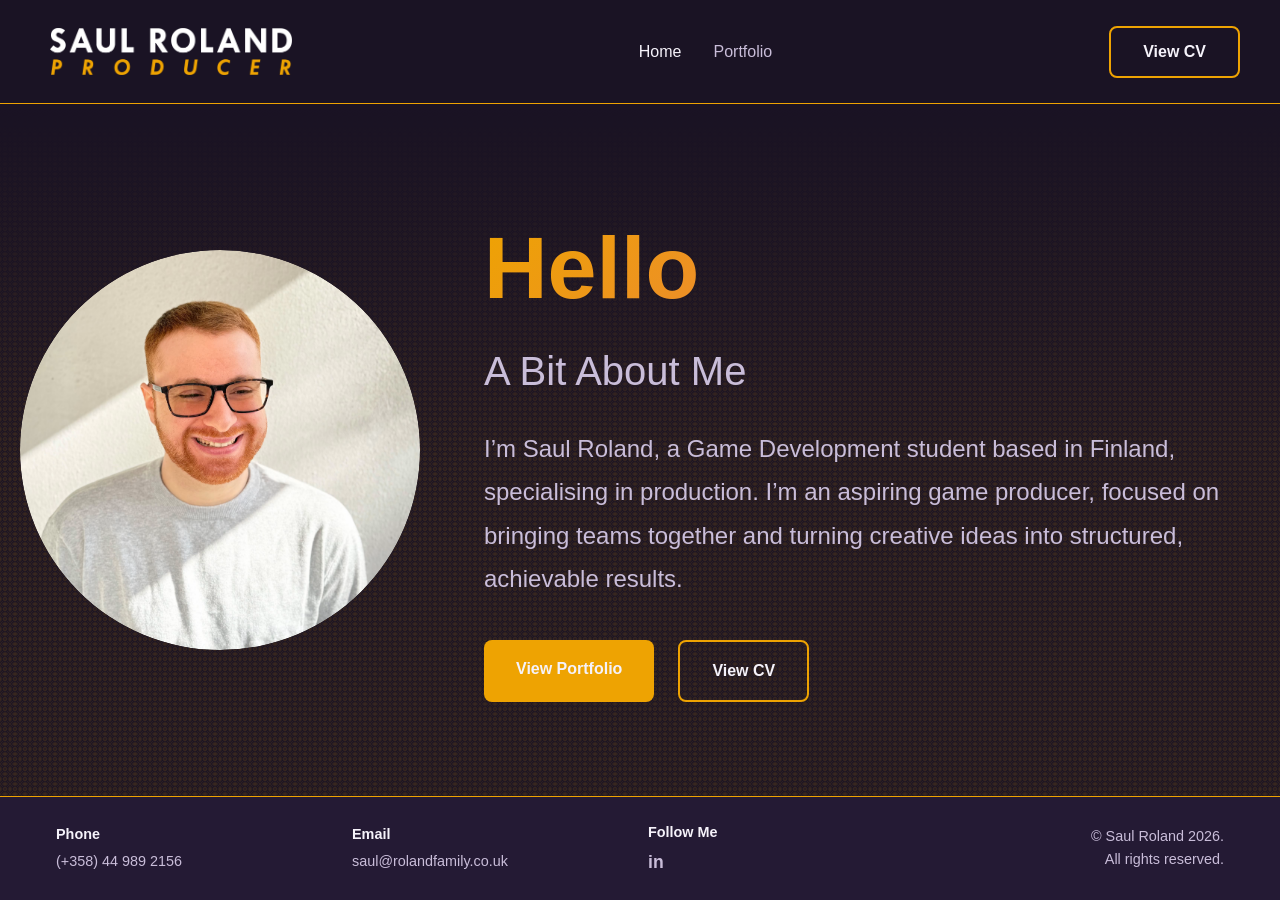
==== index.html @ 112bfc75 "found and fixed mobile menu issue" ====
<!doctype html>
<html lang="en">
  <head>
    <meta charset="UTF-8" />
    <meta name="viewport" content="width=device-width, initial-scale=1.0" />
    <meta
      name="description"
      content="Professional portfolio showcasing work and experience"
    />
    <title>Saul Roland - Producer</title>
    <link rel="icon" href="assets/SR-favicon.svg" type="image/svg+xml" />
    <link rel="stylesheet" href="styles.css" />
  </head>
  <body class="page-home">
    <!-- Header + Hero as one viewport-height section -->
    <div class="viewport-top">
      <!-- ============================================
         HEADER - Edit logo/name and nav links here
         ============================================ -->
      <header>
        <nav>
          <a href="/" class="logo">
            <img
              src="assets/SR%20Logo.png"
              alt="Saul Roland - Production Professional"
              class="logo-img"
            />
          </a>
          <ul class="nav-links">
            <li><a href="/" class="active">Home</a></li>
            <li><a href="/portfolio">Portfolio</a></li>
          </ul>
          <div class="header-actions">
            <a
              href="/CV/Saul_Roland_CV.pdf"
              class="btn btn-header btn-header-cv"
              target="_blank"
              rel="noopener noreferrer"
              >View CV</a
            >
            <!-- <a href="#contact" class="btn btn-header btn-header-contact"
              >Contact Me</a
            > -->
          </div>

          <button
            type="button"
            class="nav-toggle"
            aria-controls="mobileNav"
            aria-expanded="false"
            aria-label="Open menu"
          ></button>
        </nav>

        <div class="mobile-nav-overlay" id="mobileNav" hidden>
          <button type="button" class="nav-close" aria-label="Close menu">
            <span aria-hidden="true">×</span>
          </button>
          <div class="mobile-nav-panel" role="dialog" aria-label="Menu">
            <ul class="mobile-nav-links">
              <li><a href="/" class="active">Home</a></li>
              <li><a href="/portfolio">Portfolio</a></li>
              <li>
                <a
                  href="/CV/Saul_Roland_CV.pdf"
                  class="mobile-nav-cv"
                  target="_blank"
                  rel="noopener noreferrer"
                  >View CV</a
                >
              </li>
            </ul>
          </div>
        </div>
      </header>

      <!-- ============================================
         MAIN CONTENT
         ============================================ -->
      <main>
        <!-- ============================================
             HERO SECTION - Edit name, title, and intro text here
             ============================================ -->
        <section class="hero dot-texture-bg">
          <div class="container">
            <div class="hero-content">
              <!-- ============================================
                         HERO IMAGE - Update image path here
                         ============================================ -->
              <div class="hero-image-wrapper">
                <img
                  src="assets/Saul.avif"
                  alt="Saul Roland"
                  class="hero-image"
                />
              </div>

              <!-- ============================================
                         HERO TEXT CONTENT
                         ============================================ -->
              <div class="hero-text">
                <div class="hero-heading-stack">
                  <h1><span class="hero-heading-accent">Hello</span></h1>
                  <p class="hero-subtitle">A Bit About Me</p>
                </div>
                <p class="hero-description">
                  I’m Saul Roland, a Game Development student based in Finland,
                  specialising in production. I’m an aspiring game producer,
                  focused on bringing teams together and turning creative ideas
                  into structured, achievable results.
                </p>

                <!-- ============================================
                             HERO BUTTONS - Edit button text if needed
                             ============================================ -->
                <div class="hero-buttons">
                  <a href="/portfolio" class="btn btn-primary"
                    >View Portfolio</a
                  >
                  <a
                    href="/CV/Saul_Roland_CV.pdf"
                    class="btn btn-secondary"
                    id="cvButton"
                    target="_blank"
                    >View CV</a
                  >
                </div>
              </div>
            </div>
          </div>
        </section>
      </main>
    </div>

    <!-- <section class="contact-section" id="contact">
      <div class="container">
        <div class="contact-cta" id="contactCta">
          <h2>
            Have projects in mind?<br />Let's work
            <span class="contact-cta-highlight">together</span>
          </h2>
          <p class="contact-cta-tagline">
            I'm Saul Roland, a production professional who works with teams to
            bring creative visions to life.
          </p>
          <button
            type="button"
            class="btn contact-cta-button"
            id="contactRevealBtn"
          >
            Get in touch
          </button>
        </div>
        <div class="contact-form-wrapper" id="contactFormWrapper" hidden>
          <h2>Contact Me</h2>
          <p class="contact-intro">
            If you have any questions or would like to get in touch, please use
            the form below.
          </p>
          <form
            class="contact-form"
            action="https://formspree.io/f/YOUR_FORM_ID"
            method="POST"
          >
            <label for="contact-name">Name</label>
            <input
              type="text"
              id="contact-name"
              name="name"
              placeholder="Your Name"
              required
            />
            <label for="contact-email">Email Address</label>
            <input
              type="email"
              id="contact-email"
              name="email"
              placeholder="Your Email"
              required
            />
            <label for="contact-subject">Subject</label>
            <input
              type="text"
              id="contact-subject"
              name="subject"
              placeholder="Subject"
            />
            <label for="contact-message">Message</label>
            <textarea
              id="contact-message"
              name="message"
              placeholder="Your Message"
              rows="5"
              required
            ></textarea>
            <button type="submit" class="btn btn-primary">Send Message</button>
          </form>
        </div>
      </div>
    </section> -->

    <!-- ============================================
         FOOTER - Edit contact information here
         ============================================ -->
    <footer>
      <div class="footer-container">
        <div class="footer-content">
          <div class="footer-section">
            <h3>Phone</h3>
            <p><a href="tel:+358449892156">(+358) 44 989 2156</a></p>
          </div>
          <div class="footer-section">
            <h3>Email</h3>
            <p>
              <a
                href="mailto:saul@rolandfamily.co.uk"
                target="_blank"
                rel="noopener noreferrer"
                >saul@rolandfamily.co.uk</a
              >
            </p>
          </div>
          <div class="footer-section">
            <h3>Follow Me</h3>
            <p>
              <a
                href="https://www.linkedin.com/in/saul-roland/"
                target="_blank"
                rel="noopener noreferrer"
                class="linkedin-link"
                >in</a
              >
            </p>
          </div>
          <div class="footer-section footer-copyright">
            <p id="copyright-year">&copy;</p>
          </div>
        </div>
      </div>
    </footer>

    <script src="/script.js"></script>
  </body>
</html>
---- styles.css ----
/* ============================================
   COLOR PALETTE - Easy to update colors here
   ============================================ */
:root {
  --primary-dark: #1a1324;
  --secondary-dark: #241a34;
  --surface-card: #eea302;
  --text-primary: #f5f2fa;
  --text-muted: #c9bdd9;
  /* Single reserve: symmetric body padding + viewport calcs for fixed header/footer */
  /* Fits fixed header/footer box + border; raise if nav/footer clips */
  --chrome-band: 104px;
  --footer-height: var(--chrome-band);
  --header-height: var(--chrome-band);
  /* --primary-dark: #121826;
  --secondary-dark: #1B2336;
  --surface-card: #EEA302;
  --text-primary: #F4F6FB;
  --text-muted: #B8C0D4; */
}

/* ============================================
   RESET & BASE STYLES
   ============================================ */
* {
  margin: 0;
  padding: 0;
  box-sizing: border-box;
}

html {
  scroll-behavior: smooth;
}

body {
  font-family:
    -apple-system, BlinkMacSystemFont, "Segoe UI", Roboto, Oxygen, Ubuntu,
    Cantarell, sans-serif;
  background-color: var(--primary-dark);
  color: var(--text-primary);
  line-height: 1.6;
  min-height: 100vh;
  display: flex;
  flex-direction: column;
  padding-top: var(--header-height);
  padding-bottom: var(--footer-height);
}

/* ============================================
   HEADER & NAVIGATION
   ============================================ */
header {
  position: fixed;
  top: 0;
  left: 0;
  width: 100%;
  height: var(--chrome-band);
  z-index: 100;
  display: flex;
  align-items: center;
  padding: 0 2rem;
  overflow: hidden;
  background: linear-gradient(
    to bottom,
    var(--primary-dark) 100%,
    #1a1324 0%,

    transparent 100%
  );
  border-bottom: 1px solid var(--surface-card);
}

/* First screen: header + hero = one viewport (index page) */
.viewport-top {
  height: calc(100vh - var(--footer-height) - var(--header-height));
  display: flex;
  flex-direction: column;
  min-height: 0;
}

/* Fixed header does not consume flex row height */
.viewport-top > header {
  flex: 0 0 0;
  min-height: 0;
  overflow: visible;
}

.viewport-top main {
  flex: 1;
  min-height: 0;
  display: flex;
  flex-direction: column;
  justify-content: center;
}

nav {
  width: 100%;
  max-width: 1200px;
  margin: 0 auto;
  min-height: 0;
  display: flex;
  justify-content: space-between;
  align-items: center;
  gap: 1.25rem;
  flex-wrap: wrap;
}

.logo {
  display: inline-flex;
  align-items: center;
  text-decoration: none;
  color: var(--text-primary);
  padding: 0.15rem 0.6rem;
}

.logo-img {
  height: calc(1.25rem * 0.9);
  width: auto;
  display: block;
}

/* Desktop: match header .btn.btn-header height (.btn padding + line box + borders) */
@media (min-width: 769px) {
  html {
    height: 100%;
    overflow-y: hidden;
  }

  body {
    height: 100%;
    overflow-y: hidden;
  }

  .viewport-top {
    overflow: hidden;
  }

  main.dot-texture-bg {
    max-height: calc(100vh - var(--footer-height) - var(--header-height));
    overflow: hidden;
  }

  /* Portfolio only (`main.dot-texture-bg`): allow vertical page scroll */
  html:has(body.page-portfolio) {
    overflow-y: auto;
    height: auto;
    min-height: 100%;
  }

  body.page-portfolio {
    overflow-y: auto;
    height: auto;
    min-height: 100vh;
  }

  body.page-portfolio main.dot-texture-bg {
    max-height: none;
    overflow: visible;
  }

  .logo-img {
    height: calc(0.9 * (3rem + 4px));
  }

  nav {
    flex-wrap: nowrap;
  }
}

.nav-links {
  display: flex;
  list-style: none;
  gap: 2rem;
}

.nav-links a {
  color: var(--text-muted);
  text-decoration: none;
  transition: color 0.3s ease;
  font-weight: 500;
}

.nav-links a:hover,
.nav-links a.active {
  color: var(--text-primary);
}

.header-actions {
  display: flex;
  align-items: center;
  gap: 1rem;
}

.nav-toggle {
  display: none;
}

.mobile-nav-overlay {
  display: none;
}

.mobile-nav-links {
  display: none;
}

.btn-header {
  padding: 0.65rem 1.15rem;
  border-radius: 9999px;
  font-size: 0.95rem;
  line-height: 1;
}

.btn-header-cv {
  background-color: transparent;
  color: var(--text-primary);
  border: 2px solid var(--surface-card);
  border-radius: 8px;
}

/* Ensure border wins over .btn { border: none } */
header .btn-header-cv {
  border: 2px solid var(--surface-card);
}

.btn-header-cv:hover {
  background-color: var(--surface-card);
  color: var(--text-primary);
  transform: translateY(-2px);
  box-shadow: 0 4px 12px rgba(0, 0, 0, 0.35);
}

.btn-header-contact {
  background-color: var(--surface-card);
  color: var(--primary);
  border: 2px solid transparent;
}

.btn-header-contact:hover {
  transform: translateY(-2px);
  box-shadow: 0 4px 12px rgba(0, 0, 0, 0.35);
}

/* ============================================
   MAIN CONTENT
   ============================================ */
main {
  flex: 1;
  width: 100%;
}

.container {
  max-width: 1200px;
  margin: 0 auto;
  /* padding: 2rem; */
  align-items: center;
  justify-content: center;
  display: flex;
}

/* Portfolio: fill viewport band below fixed header; wider column for carousel */
main.dot-texture-bg > .container {
  min-height: auto;
  flex-direction: column;
  width: 100%;
  max-width: min(1500px, 96vw);
  justify-content: flex-start;
  align-items: stretch;
  padding: clamp(1rem, 2vh, 2rem) clamp(1rem, 3vw, 1.5rem) clamp(2rem, 5vh, 3.5rem);
  box-sizing: border-box;
}

/* ============================================
   DOT TEXTURE (hero + portfolio main)
   ============================================ */
.dot-texture-bg {
  position: relative;
  overflow: hidden;
}

/* Subtle dot texture: orange, low opacity, denser towards bottom */
.dot-texture-bg::before {
  content: "";
  position: absolute;
  inset: 0;
  z-index: 0;
  background-image: repeating-radial-gradient(
    circle at center,
    rgba(238, 163, 2, 0.14) 0px,
    transparent 1.5px
  );
  background-size: 10px 10px;
  mask-image: linear-gradient(to bottom, transparent 0%, black 50%);
  -webkit-mask-image: linear-gradient(to bottom, transparent 0%, black 50%);
  mask-size: 100% 100%;
  -webkit-mask-size: 100% 100%;
  pointer-events: none;
}

.dot-texture-bg .container {
  position: relative;
  z-index: 1;
}

/* Portfolio main: grows with content; page scrolls vertically */
main.dot-texture-bg {
  min-height: auto;
  overflow: visible;
}

/* ============================================
   HERO SECTION
   ============================================ */
.hero {
  flex: 1;
  min-height: 0;
  display: flex;
  flex-direction: column;
  justify-content: center;
  padding: clamp(0.5rem, 1.5vh, 1.25rem) 1.25rem;
}

/* Home hero: fill band between header/footer; wider column than global .container */
.hero .container {
  min-height: 0;
  flex: 1;
  width: 100%;
  max-width: min(1400px, 100%);
  /* padding: 1rem 1.25rem; */
}

.hero-content {
  display: flex;
  align-items: center;
  gap: 4rem;
  width: 100%;
  max-width: 100%;
  margin: 0 auto;
}

.hero-image-wrapper {
  flex-shrink: 0;
  width: 400px;
  height: 400px;
  border-radius: 50%;
  overflow: hidden;
}

.hero-image {
  width: 100%;
  height: 100%;
  object-fit: cover;
  border-radius: 50%;
  box-shadow: 0 8px 24px rgba(0, 0, 0, 0.4);
}

.hero-text {
  flex: 1;
  text-align: left;
}

.hero-heading-stack {
  display: flex;
  flex-direction: column;
  align-items: flex-start;
}

.hero h1 {
  font-size: 5.5rem;
  font-weight: 700;

  color: var(--text-primary);
}

.hero-heading-accent {
  background: linear-gradient(135deg, var(--surface-card), #ed8e29);
  -webkit-background-clip: text;
  background-clip: text;
  -webkit-text-fill-color: transparent;
}

@supports not (background-clip: text) {
  .hero-heading-accent {
    background: none;
    -webkit-text-fill-color: unset;
    color: var(--surface-card);
  }
}

.hero-subtitle {
  font-size: 2.5rem;
  color: var(--text-muted);
  margin-bottom: 1.5rem;
  font-weight: 500;
}

.hero-description {
  font-size: 1.5rem;
  color: var(--text-muted);
  margin-bottom: 2.5rem;
  line-height: 1.8;
}

.hero-buttons {
  display: flex;
  gap: 1.5rem;
  flex-wrap: wrap;
}

.btn {
  padding: 1rem 2rem;
  font-size: 1rem;
  font-weight: 600;
  border: none;
  border-radius: 8px;
  cursor: pointer;
  text-decoration: none;
  display: inline-block;
  transition: all 0.3s ease;
  font-family: inherit;
}

.btn-primary {
  background-color: var(--surface-card);
  color: var(--text-primary);
}

.btn-primary:hover {
  background-color: #2d3a54;
  transform: translateY(-2px);
  box-shadow: 0 4px 12px rgba(0, 0, 0, 0.4);
}

.btn-secondary {
  background-color: transparent;
  color: var(--text-primary);
  border: 2px solid var(--surface-card);
}

.btn-secondary:hover {
  background-color: var(--surface-card);
  transform: translateY(-2px);
  box-shadow: 0 4px 12px rgba(0, 0, 0, 0.4);
}

.btn:focus {
  outline: 2px solid var(--text-primary);
  outline-offset: 2px;
}

/* ============================================
   PORTFOLIO PAGE
   ============================================ */
.page-title {
  font-size: 2.5rem;
  font-weight: 700;
  margin-bottom: 3rem;
  text-align: center;
  color: var(--text-primary);
}

.portfolio-section {
  width: 100%;
  margin: 0;
  padding: 0;
  box-sizing: border-box;
}

.portfolio-list {
  --portfolio-gap: 1.5rem;
  display: flex;
  flex-direction: column;
  align-items: stretch;
  gap: var(--portfolio-gap);
  width: 100%;
  overflow: visible;
  padding: 0.5rem 0 0;
  margin: 0;
}

.portfolio-item {
  position: relative;
  width: 100%;
  max-width: 100%;
  min-height: 0;
  background-color: var(--secondary-dark);
  border-radius: 12px;
  overflow: hidden;
  display: flex;
  flex-direction: row;
  align-items: stretch;
  gap: 0;
  padding: 0;
  padding-top: 4px;
  transition:
    transform 0.3s ease,
    box-shadow 0.3s ease;
  box-shadow: 0 4px 20px rgba(0, 0, 0, 0.25);
}

@media (max-width: 600px) {
  .portfolio-item {
    flex-direction: column;
    align-items: stretch;
  }
}

.portfolio-item::before {
  content: "";
  position: absolute;
  top: 0;
  left: 0;
  right: 0;
  height: 12px;
  background: linear-gradient(90deg, var(--surface-card), var(--text-muted));
  border-radius: 12px 12px 0 0;
}

.portfolio-item:hover {
  transform: translateY(-2px);
  box-shadow: 0 8px 28px rgba(0, 0, 0, 0.35);
}

.portfolio-item-image {
  width: 100%;
  height: 100%;
  object-fit: cover;
  object-position: center center;
  display: block;
}

.portfolio-item-image-wrapper {
  flex: 0 0 clamp(180px, 34%, 400px);
  width: clamp(180px, 34%, 400px);
  max-width: 100%;
  min-width: 0;
  min-height: 200px;
  overflow: hidden;
  align-self: stretch;
}

.portfolio-item-image-wrapper a {
  display: block;
  height: 100%;
  min-height: 200px;
}

.portfolio-item-image-wrapper .portfolio-item-image {
  width: 100%;
  height: 100%;
  min-height: 200px;
  object-fit: cover;
  object-position: center center;
}

@media (max-width: 600px) {
  .portfolio-item-image-wrapper {
    flex: 0 0 auto;
    width: 100%;
    aspect-ratio: 16 / 9;
    min-height: 0;
  }

  .portfolio-item-image-wrapper a {
    min-height: 0;
    height: 100%;
  }

  .portfolio-item-image-wrapper .portfolio-item-image {
    min-height: 0;
    height: 100%;
  }
}

.portfolio-item-content {
  flex: 1;
  min-width: 0;
  min-height: 0;
  display: flex;
  flex-direction: column;
  justify-content: flex-start;
  overflow: visible;
  padding: 1.25rem 1.25rem 1.75rem;
  box-sizing: border-box;
}

.portfolio-item-title {
  font-size: clamp(1.35rem, 4vw, 1.65rem);
  font-weight: 700;
  color: var(--text-primary);
  margin-bottom: 0.35rem;
  line-height: 1.2;
}

.portfolio-item-client {
  font-size: 1.1rem;
  font-weight: 700;
  color: var(--text-primary);
  /* margin-bottom: 0.5rem; */
}

.portfolio-item-meta {
  font-size: 0.95rem;
  font-weight: 400;
  color: var(--text-muted);
  margin-bottom: 1rem;
}

.portfolio-item-meta .portfolio-item-role,
.portfolio-item-meta .portfolio-item-dates {
  display: block;
}

.portfolio-item-overview {
  color: var(--text-muted);
  font-size: 1rem;
  line-height: 1.7;
  margin-bottom: 0;
}

.portfolio-item-overview + .portfolio-item-overview {
  margin-top: 0.75rem;
}

.portfolio-item-highlights {
  margin: 0.75rem 0 0;
  padding-left: 1.25rem;
  color: var(--text-muted);
  font-size: 0.95rem;
  line-height: 1.5;
}

.portfolio-item-highlights li {
  margin-bottom: 0.35rem;
}

.portfolio-item-highlights li:last-child {
  margin-bottom: 0;
}

/* ============================================
   CONTACT SECTION
   ============================================ */
.contact-section {
  min-height: calc(100vh - var(--footer-height) - var(--header-height));
  display: flex;
  flex-direction: column;
  justify-content: center;
  padding: 4rem 2rem;
  background-color: var(--secondary-dark);
  border-top: 1px solid rgba(238, 163, 2, 0.2);
}

/* CTA block (visible by default) */
.contact-cta {
  display: flex;
  flex-direction: column;
  align-items: center;
  text-align: center;
  gap: 1.25rem;
  max-width: 640px;
  margin: 0 auto;
  transition: opacity 0.3s ease;
}

.contact-cta--hiding {
  opacity: 0;
  pointer-events: none;
}

.contact-cta--hidden {
  display: none;
}

.contact-cta--showing {
  opacity: 0;
}

.contact-cta--showing.contact-cta--visible {
  opacity: 1;
}

.contact-cta h2 {
  font-size: clamp(1.75rem, 3.25vw, 3.8rem);
  font-weight: 700;
  color: var(--text-primary);
  margin-bottom: 0;
  line-height: 1.3;
}

.contact-cta-highlight {
  color: var(--surface-card);
  background: linear-gradient(135deg, var(--surface-card), #ed8e29);
  -webkit-background-clip: text;
  background-clip: text;
  -webkit-text-fill-color: transparent;
}

@supports not (background-clip: text) {
  .contact-cta-highlight {
    background: none;
    -webkit-text-fill-color: unset;
  }
}

.contact-cta-tagline {
  color: var(--text-muted);
  font-size: 1.1rem;
  line-height: 1.6;
  margin: 0;
}

.contact-cta-button {
  margin-top: 0.5rem;
  border-radius: 9999px;
  padding: 1rem 2rem;
  font-size: 1.1rem;
  background-color: var(--surface-card);
  color: var(--primary-dark);
  border: none;
  cursor: pointer;
  font-weight: 600;
  display: inline-flex;
  align-items: center;
  gap: 0.5rem;
  transition:
    transform 0.3s ease,
    box-shadow 0.3s ease;
}

.contact-cta-button:hover {
  transform: translateY(-2px);
  box-shadow: 0 4px 12px rgba(0, 0, 0, 0.3);
}

.contact-cta-button::after {
  content: "";
  display: inline-block;
  width: 0.5em;
  height: 0.5em;
  border-right: 2px solid currentColor;
  border-bottom: 2px solid currentColor;
  transform: rotate(-45deg);
  margin-left: 0.25rem;
}

/* Form wrapper (hidden by default, shown when CTA is clicked) */
.contact-form-wrapper[hidden] {
  display: none;
}

.contact-form-wrapper {
  padding-top: 0.5rem;
  transition: opacity 0.3s ease;
}

.contact-form-wrapper.contact-form-wrapper--opening {
  opacity: 0;
}

.contact-form-wrapper.contact-form-wrapper--open {
  opacity: 1;
}

.contact-form-wrapper.contact-form-wrapper--closing {
  opacity: 0;
}

.contact-form-wrapper h2 {
  font-size: 2.5rem;
  font-weight: 700;
  color: var(--text-primary);
  margin-bottom: 0.75rem;
}

.contact-intro {
  color: var(--text-muted);
  font-size: 1.1rem;
  margin-bottom: 2rem;
}

.contact-form {
  max-width: 560px;
  display: flex;
  flex-direction: column;
  gap: 1.25rem;
}

.contact-form label {
  font-size: 0.95rem;
  font-weight: 600;
  color: var(--text-primary);
  display: block;
  margin-bottom: -0.5rem;
}

.contact-form input,
.contact-form textarea {
  width: 100%;
  padding: 0.75rem 1rem;
  font-size: 1rem;
  font-family: inherit;
  color: var(--text-primary);
  background-color: var(--primary-dark);
  border: 2px solid rgba(201, 189, 217, 0.3);
  border-radius: 8px;
  transition: border-color 0.3s ease;
}

.contact-form input::placeholder,
.contact-form textarea::placeholder {
  color: var(--text-muted);
  opacity: 0.8;
}

.contact-form input:focus,
.contact-form textarea:focus {
  outline: none;
  border-color: var(--surface-card);
}

.contact-form textarea {
  resize: vertical;
  min-height: 120px;
}

.contact-form .btn {
  align-self: flex-start;
  margin-top: 0.5rem;
}

/* ============================================
   FOOTER
   ============================================ */
footer {
  position: fixed;
  bottom: 0;
  left: 0;
  width: 100%;
  height: var(--footer-height);
  z-index: 90;
  display: flex;
  align-items: center;
  padding: 0 2rem;
  overflow: hidden;
  background-color: var(--secondary-dark);
  border-top: 1px solid var(--surface-card);
}

.footer-container {
  width: 100%;
  max-width: 1200px;
  margin: 0 auto;
  padding: 0 1rem;
  min-height: 0;
}

.footer-content {
  display: grid;
  grid-template-columns: repeat(4, 1fr);
  gap: 1rem;
  align-items: center;
  max-width: 1200px;
  margin: 0 auto;
}

.footer-section {
  display: flex;
  flex-direction: column;
  justify-content: center;
  gap: 0.15rem;
  min-height: 0;
}

.footer-section h3 {
  font-size: 0.9rem;
  font-weight: 700;
  color: var(--text-primary);
  margin-bottom: 0.1rem;
}

.footer-section p {
  color: var(--text-muted);
  font-size: 0.9rem;
  margin: 0;
}

.footer-section a {
  color: var(--text-muted);
  text-decoration: none;
  transition: color 0.3s ease;
}

.footer-section a:hover {
  color: var(--text-primary);
}

.linkedin-link {
  font-weight: 700;
  font-size: 1.1rem;
}

.footer-copyright {
  text-align: right;
  justify-content: flex-end;
}

.footer-copyright p {
  margin: 0;
}

/* ============================================
   RESPONSIVE DESIGN
   ============================================ */
@media (max-width: 768px) {
  :root {
    /* Header bar; footer is taller (2×2 grid) — decouple from --chrome-band */
    --chrome-band: 80px;
    --header-height: var(--chrome-band);
    --footer-height: 100px;
  }

  /* Index only: lock document — hero band stays between fixed header/footer, no vertical scroll */
  html:has(body.page-home) {
    height: 100%;
    overflow: hidden;
  }

  body.page-home {
    height: 100vh;
    max-height: 100vh;
    min-height: 0;
    overflow: hidden;
    overscroll-behavior: none;
  }

  body.page-home .viewport-top {
    overflow: hidden;
    min-height: 0;
  }

  /* Portfolio page: document scrolls vertically */
  html:has(body.page-portfolio) {
    height: auto;
    min-height: 100%;
    overflow-y: auto;
  }

  body.page-portfolio {
    height: auto;
    min-height: 100%;
    max-height: none;
    overflow-y: auto;
    overscroll-behavior: auto;
  }

  body.page-portfolio main.dot-texture-bg {
    flex: 1 1 auto;
    min-height: 0;
    overflow: visible;
    max-height: none;
    display: flex;
    flex-direction: column;
  }

  body.page-portfolio main.dot-texture-bg > .container {
    flex: 0 1 auto;
    min-height: 0;
    overflow: visible;
    display: flex;
    flex-direction: column;
  }

  .logo-img {
    height: 32px;
    width: auto;
  }

  nav {
    flex-wrap: nowrap;
  }

  .nav-links,
  .header-actions {
    display: none;
  }

  .nav-toggle {
    display: inline-flex;
    align-items: center;
    justify-content: center;
    width: 44px;
    height: 44px;
    flex-shrink: 0;
    border-radius: 12px;
    border: 1px solid rgba(238, 163, 2, 0.35);
    background-color: rgba(36, 26, 52, 0.75);
    background-image: url("data:image/svg+xml,%3Csvg xmlns='http://www.w3.org/2000/svg' viewBox='0 0 24 24' fill='none' stroke='%23f5f2fa' stroke-width='2' stroke-linecap='round'%3E%3Cpath d='M4 6h16M4 12h16M4 18h16'/%3E%3C/svg%3E");
    background-repeat: no-repeat;
    background-position: center;
    background-size: 32px 32px;
    color: var(--text-primary);
    cursor: pointer;
    margin-left: auto;
  }

  .nav-toggle[aria-expanded="true"] {
    position: relative;
    z-index: 1002;
    background-image: url("data:image/svg+xml,%3Csvg xmlns='http://www.w3.org/2000/svg' viewBox='0 0 24 24' fill='none' stroke='%23f5f2fa' stroke-width='2' stroke-linecap='round'%3E%3Cpath d='M18 6L6 18M6 6l12 12'/%3E%3C/svg%3E");
  }

  .nav-toggle:focus-visible {
    outline: 2px solid var(--surface-card);
    outline-offset: 3px;
  }

  .mobile-nav-overlay[hidden] {
    display: none;
  }

  .mobile-nav-overlay {
    display: flex;
    flex-direction: column;
    align-items: stretch;
    justify-content: center;
    position: fixed;
    inset: 0;
    z-index: 1000;
    min-height: 100vh;
    min-height: 100dvh;
    background: var(--primary-dark);
    padding: env(safe-area-inset-top) env(safe-area-inset-right)
      env(safe-area-inset-bottom) env(safe-area-inset-left);
    box-sizing: border-box;
  }

  .nav-close {
    position: fixed;
    top: max(0.5rem, env(safe-area-inset-top));
    right: max(0.5rem, env(safe-area-inset-right));
    z-index: 1001;
    width: 48px;
    height: 48px;
    border: none;
    border-radius: 12px;
    background: transparent;
    color: var(--text-primary);
    cursor: pointer;
    font-size: 2rem;
    line-height: 1;
    display: inline-flex;
    align-items: center;
    justify-content: center;
    padding: 0;
  }

  .nav-close:focus-visible {
    outline: 2px solid var(--surface-card);
    outline-offset: 3px;
  }

  .mobile-nav-panel {
    flex: 0 1 auto;
    display: flex;
    flex-direction: column;
    justify-content: center;
    align-items: stretch;
    width: 100%;
    max-width: none;
    margin: 0;
    padding: 0 1.75rem;
    background: transparent;
    border: none;
    border-radius: 0;
    box-shadow: none;
    box-sizing: border-box;
    pointer-events: none;
  }

  .mobile-nav-links {
    display: flex;
    flex-direction: column;
    align-items: center;
    list-style: none;
    gap: 1.5rem;
    padding: 0;
    margin: 0;
    width: 100%;
    pointer-events: auto;
  }

  .mobile-nav-links li {
    display: flex;
    justify-content: center;
    width: 100%;
  }

  .mobile-nav-links a {
    display: block;
    width: 100%;
    margin: 0;
    padding: 0;
    min-height: 0;
    border: none;
    border-radius: 0;
    background: none;
    text-align: center;
    text-decoration: none;
    font-size: clamp(1.75rem, 6vw, 2.25rem);
    font-weight: 600;
    line-height: 1.25;
    color: var(--text-primary);
    box-sizing: border-box;
  }

  .mobile-nav-links a:hover,
  .mobile-nav-links a:focus-visible {
    color: var(--surface-card);
  }

  .mobile-nav-links a.active {
    color: var(--surface-card);
    text-decoration: underline;
    text-decoration-thickness: 2px;
    text-underline-offset: 0.35rem;
  }

  /* Match desktop header .btn-header + .btn-header-cv */
  .mobile-nav-links a.mobile-nav-cv {
    display: inline-flex;
    align-items: center;
    justify-content: center;
    width: auto;
    max-width: 100%;
    padding: 0.65rem 1.15rem;
    font-size: 0.95rem;
    font-weight: 600;
    line-height: 1;
    border: 2px solid var(--surface-card);
    border-radius: 8px;
    background-color: transparent;
    color: var(--text-primary);
  }

  .mobile-nav-links a.mobile-nav-cv:hover,
  .mobile-nav-links a.mobile-nav-cv:focus-visible {
    background-color: var(--surface-card);
    color: var(--text-primary);
    transform: translateY(-2px);
    box-shadow: 0 4px 12px rgba(0, 0, 0, 0.35);
  }

  body.nav-open {
    overflow: hidden;
  }

  .viewport-top main {
    justify-content: flex-start;
    /* padding-bottom: 1rem; */
  }

  /* Index home hero: no inner scroll (fits within viewport band) */
  main.hero.dot-texture-bg {
    overflow: hidden;
  }

  .hero {
    justify-content: flex-start;
    padding: 0.25rem 0.75rem 0.85rem;
  }

  .hero .container {
    padding: 0.25rem 0.75rem 0.5rem;
  }

  /* Image + heading stack in one row (stack vertically centered like desktop); body + buttons below */
  .hero-content {
    display: grid;
    grid-template-columns: auto minmax(0, 1fr);
    column-gap: 0.85rem;
    row-gap: 0.65rem;
    align-items: start;
    text-align: left;
  }

  .hero-image-wrapper {
    grid-column: 1;
    grid-row: 1;
    width: min(180px, 40vw);
    height: min(180px, 40vw);
    margin: 0;
    align-self: center;
  }

  .hero-text {
    display: contents;
  }

  .hero-heading-stack {
    grid-column: 2;
    grid-row: 1;
    align-self: center;
    justify-content: center;
    gap: 0.45rem;
    min-width: 0;
  }

  .hero h1 {
    font-size: clamp(3.5rem, 10.5vw, 4.5rem);
    margin: 0;
    line-height: 1.02;
    text-align: left;
  }

  .hero-subtitle {
    font-size: clamp(1.85rem, 5vw, 2.15rem);
    font-weight: 600;
    margin: 0;
    text-align: left;
  }

  .hero-description {
    grid-column: 1 / -1;
    grid-row: 2;
    font-size: 1.2rem;
    line-height: 1.65;
    margin: 1.1rem 0 0;
    padding-bottom: 1.35rem;
    text-align: left;
  }

  .hero-buttons {
    grid-column: 1 / -1;
    grid-row: 3;
    justify-content: flex-start;
    align-items: center;
    flex-wrap: wrap;
    flex-direction: row;
    width: 100%;
    max-width: 100%;
    gap: 0.5rem;
    padding-bottom: 2rem;
  }

  .hero-buttons .btn {
    width: auto;
    max-width: 320px;
    padding: 0.75rem 1.25rem;
    font-size: 0.95rem;
  }

  .nav-links {
    gap: 1rem;
    font-size: 0.9rem;
  }

  .header-actions {
    width: 100%;
    justify-content: center;
    flex-wrap: wrap;
    gap: 0.75rem;
  }

  .btn-header {
    width: 100%;
    max-width: 300px;
    justify-content: center;
  }

  .footer-content {
    grid-template-columns: repeat(2, 1fr);
    gap: 0.5rem 0.65rem;
  }

  .footer-section {
    gap: 0.05rem;
  }

  .footer-section h3 {
    font-size: 0.8rem;
    margin-bottom: 0;
  }

  .footer-section p {
    font-size: 0.8rem;
  }

  .footer-section .linkedin-link {
    font-size: 1rem;
  }

  .footer-section a {
    overflow-wrap: anywhere;
  }

  .footer-copyright {
    text-align: left;
    justify-content: flex-start;
  }

  /* Portfolio: vertical list spacing and type scale on small screens */
  main.dot-texture-bg > .container {
    justify-content: flex-start;
    padding: 0.75rem 1rem 1.5rem;
    box-sizing: border-box;
  }

  .portfolio-section {
    margin: 0;
  }

  .portfolio-list {
    --portfolio-gap: 1.25rem;
    padding-top: 0.25rem;
  }

  .portfolio-item-content {
    padding: 1rem 0.95rem 1.35rem;
  }

  .portfolio-item-overview {
    font-size: 0.775rem;
    line-height: 1.6;
  }

  .portfolio-item-highlights {
    font-size: 0.775rem;
    line-height: 1.45;
  }

  .portfolio-item-meta {
    font-size: 0.8125rem;
  }

  .btn {
    width: 100%;
  }

  header {
    padding: 0 1rem;
  }

  footer {
    padding: 0.4rem 1rem;
    height: var(--footer-height);
    overflow: visible;
    align-items: flex-start;
  }

  .container {
    padding: 1rem;
  }

  .contact-section {
    padding: 3rem 1rem;
  }

  .contact-cta h2 {
    font-size: 2rem;
  }

  .contact-cta-button {
    width: 100%;
    justify-content: center;
  }

  .contact-form-wrapper h2 {
    font-size: 2rem;
  }

  .contact-form .btn {
    width: 100%;
  }
}

@media (max-width: 480px) {
  .hero-content {
    column-gap: 0.65rem;
  }

  .hero-image-wrapper {
    width: min(180px, 40vw);
    height: min(180px, 40vw);
  }

  .hero h1 {
    font-size: clamp(3.15rem, 11vw, 4rem);
  }

  .hero-subtitle {
    font-size: clamp(1.65rem, 5.2vw, 1.95rem);
  }

  .hero-description {
    font-size: 1.12rem;
    line-height: 1.62;
    margin-top: 1.2rem;
    margin-bottom: 0;
    padding-bottom: 1.5rem;
  }

  .page-title {
    font-size: 2rem;
  }

  .contact-cta h2 {
    font-size: 1.75rem;
  }

  .contact-form-wrapper h2 {
    font-size: 1.75rem;
  }

  /* Same 2×2 grid; a touch tighter on very narrow screens */
  .footer-content {
    grid-template-columns: repeat(2, 1fr);
    gap: 0.45rem 0.55rem;
    text-align: left;
  }

  .footer-copyright {
    text-align: left;
    justify-content: flex-start;
  }
}

/* Compact phones (iPhone 14 class ~390px); tweak max-width to exclude 430px-wide models if needed */
@media (max-width: 430px) {
  html {
    zoom: 0.95;
  }
}
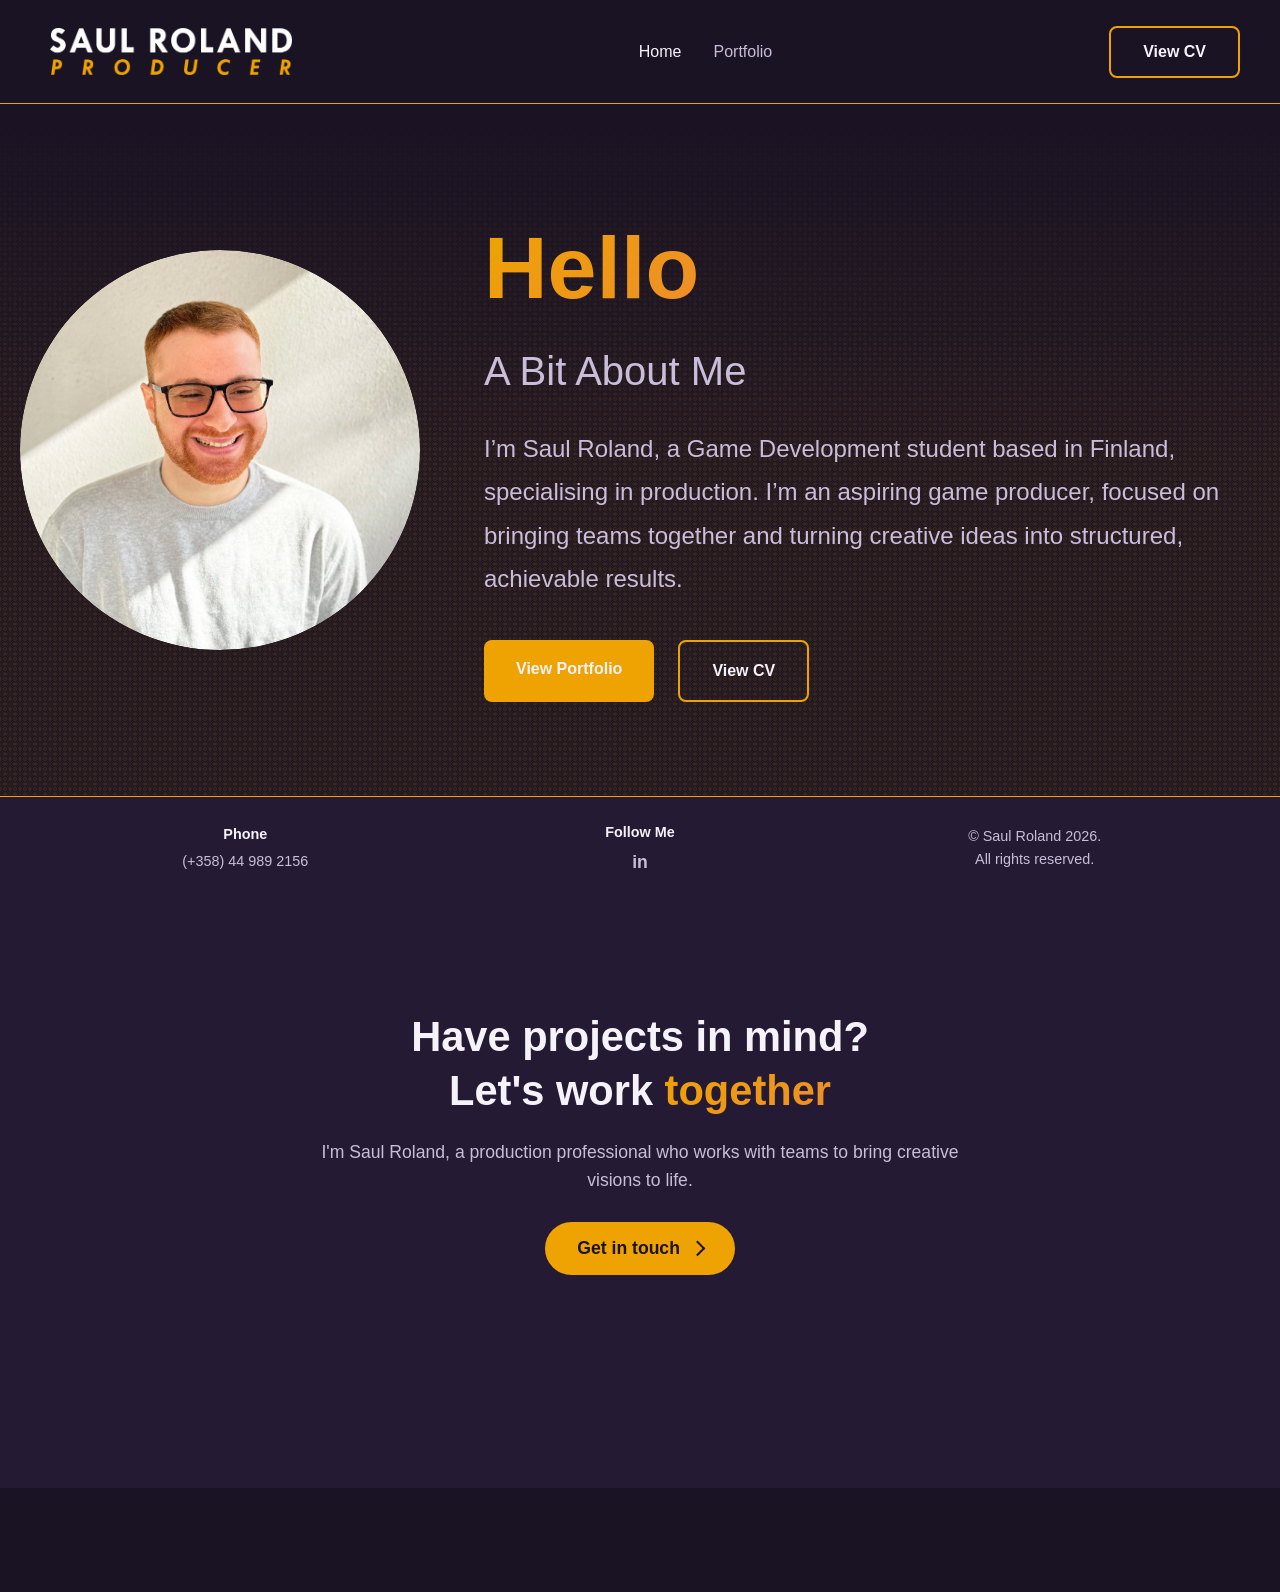
==== commit 48aa2033: "removed email from footer and added form." ====
--- a/index.html
+++ b/index.html
@@ -53,9 +53,6 @@
         </nav>
 
         <div class="mobile-nav-overlay" id="mobileNav" hidden>
-          <button type="button" class="nav-close" aria-label="Close menu">
-            <span aria-hidden="true">×</span>
-          </button>
           <div class="mobile-nav-panel" role="dialog" aria-label="Menu">
             <ul class="mobile-nav-links">
               <li><a href="/" class="active">Home</a></li>
@@ -132,24 +129,50 @@
       </main>
     </div>
 
-    <!-- <section class="contact-section" id="contact">
+    <section class="contact-section" id="contact">
       <div class="container">
+        <div class="contact-interactive">
         <div class="contact-cta" id="contactCta">
-          <h2>
-            Have projects in mind?<br />Let's work
-            <span class="contact-cta-highlight">together</span>
-          </h2>
-          <p class="contact-cta-tagline">
-            I'm Saul Roland, a production professional who works with teams to
-            bring creative visions to life.
-          </p>
-          <button
-            type="button"
-            class="btn contact-cta-button"
-            id="contactRevealBtn"
+          <div
+            class="contact-cta-panel contact-cta-panel--visible"
+            id="contactCtaDefault"
+            aria-hidden="false"
           >
-            Get in touch
-          </button>
+            <h2>
+              Have projects in mind?<br />Let's work
+              <span class="contact-cta-highlight">together</span>
+            </h2>
+            <p class="contact-cta-tagline">
+              I'm Saul Roland, a production professional who works with teams to
+              bring creative visions to life.
+            </p>
+            <button
+              type="button"
+              class="btn contact-cta-button"
+              id="contactRevealBtn"
+            >
+              Get in touch
+            </button>
+          </div>
+          <div
+            class="contact-cta-panel"
+            id="contactCtaThanks"
+            aria-hidden="true"
+          >
+            <h2>
+              Thank you<span class="contact-cta-highlight">.</span>
+            </h2>
+            <p class="contact-cta-tagline">
+              Your message has been sent. I'll get back to you soon.
+            </p>
+            <button
+              type="button"
+              class="btn contact-cta-button"
+              id="contactSendAnotherBtn"
+            >
+              Send another message
+            </button>
+          </div>
         </div>
         <div class="contact-form-wrapper" id="contactFormWrapper" hidden>
           <h2>Contact Me</h2>
@@ -159,7 +182,7 @@
           </p>
           <form
             class="contact-form"
-            action="https://formspree.io/f/YOUR_FORM_ID"
+            action="https://formspree.io/f/mojydgyj"
             method="POST"
           >
             <label for="contact-name">Name</label>
@@ -193,11 +216,20 @@
               rows="5"
               required
             ></textarea>
-            <button type="submit" class="btn btn-primary">Send Message</button>
+            <p
+              class="contact-form-error"
+              id="contactFormError"
+              role="alert"
+              hidden
+            ></p>
+            <button type="submit" class="btn btn-primary" id="contactSubmitBtn">
+              Send Message
+            </button>
           </form>
         </div>
+        </div>
       </div>
-    </section> -->
+    </section>
 
     <!-- ============================================
          FOOTER - Edit contact information here
@@ -209,7 +241,7 @@
             <h3>Phone</h3>
             <p><a href="tel:+358449892156">(+358) 44 989 2156</a></p>
           </div>
-          <div class="footer-section">
+          <!-- <div class="footer-section">
             <h3>Email</h3>
             <p>
               <a
@@ -219,7 +251,7 @@
                 >saul@rolandfamily.co.uk</a
               >
             </p>
-          </div>
+          </div> -->
           <div class="footer-section">
             <h3>Follow Me</h3>
             <p>
--- a/styles.css
+++ b/styles.css
@@ -158,6 +158,28 @@
     overflow: visible;
   }
 
+  /* Home: allow vertical scroll to contact + footer (same document model as portfolio) */
+  html:has(body.page-home) {
+    overflow-y: auto;
+    height: auto;
+    min-height: 100%;
+  }
+
+  body.page-home {
+    overflow-y: auto;
+    height: auto;
+    min-height: 100vh;
+  }
+
+  body.page-home main.dot-texture-bg {
+    max-height: none;
+    overflow: visible;
+  }
+
+  body.page-home .viewport-top {
+    overflow: visible;
+  }
+
   .logo-img {
     height: calc(0.9 * (3rem + 4px));
   }
@@ -641,6 +663,8 @@
    CONTACT SECTION
    ============================================ */
 .contact-section {
+  --contact-state-duration: 0.5s;
+  --contact-state-ease: cubic-bezier(0.4, 0, 0.2, 1);
   min-height: calc(100vh - var(--footer-height) - var(--header-height));
   display: flex;
   flex-direction: column;
@@ -650,20 +674,92 @@
   border-top: 1px solid rgba(238, 163, 2, 0.2);
 }
 
-/* CTA block (visible by default) */
-.contact-cta {
-  display: flex;
+/* Stack CTA + form vertically; global .container defaults to row flex */
+.contact-section .container {
   flex-direction: column;
   align-items: center;
-  text-align: center;
-  gap: 1.25rem;
+  width: 100%;
+  justify-content: center;
+}
+
+/* CTA + form share one grid cell (in-place crossfade, no vertical stack shift) */
+.contact-interactive {
+  position: relative;
+  display: grid;
+  grid-template-columns: minmax(0, 1fr);
+  justify-items: center;
+  align-items: start;
+  width: 100%;
   max-width: 640px;
   margin: 0 auto;
-  transition: opacity 0.3s ease;
+}
+
+.contact-interactive .contact-cta,
+.contact-interactive .contact-form-wrapper {
+  grid-column: 1;
+  grid-row: 1;
+  width: 100%;
+}
+
+.contact-interactive .contact-cta {
+  position: relative;
+  z-index: 1;
+}
+
+.contact-interactive .contact-form-wrapper:not([hidden]) {
+  position: relative;
+  z-index: 2;
+}
+
+/* CTA block (visible by default); panels stack in one grid cell for crossfade */
+.contact-cta {
+  display: grid;
+  grid-template-columns: minmax(0, 1fr);
+  justify-items: center;
+  text-align: center;
+  transition:
+    opacity var(--contact-state-duration) var(--contact-state-ease),
+    transform var(--contact-state-duration) var(--contact-state-ease);
+  transform: translateY(0);
+}
+
+.contact-cta-panel {
+  grid-column: 1;
+  grid-row: 1;
+  width: 100%;
+  display: flex;
+  flex-direction: column;
+  align-items: center;
+  gap: 1.25rem;
+  transition:
+    opacity var(--contact-state-duration) var(--contact-state-ease),
+    transform var(--contact-state-duration) var(--contact-state-ease);
+}
+
+.contact-cta-panel:not(.contact-cta-panel--visible) {
+  opacity: 0;
+  visibility: hidden;
+  pointer-events: none;
+  transform: translateY(0.5rem);
+  transition:
+    opacity var(--contact-state-duration) var(--contact-state-ease),
+    transform var(--contact-state-duration) var(--contact-state-ease),
+    visibility 0s linear var(--contact-state-duration);
+}
+
+.contact-cta-panel.contact-cta-panel--visible {
+  opacity: 1;
+  visibility: visible;
+  transform: translateY(0);
+  transition:
+    opacity var(--contact-state-duration) var(--contact-state-ease),
+    transform var(--contact-state-duration) var(--contact-state-ease),
+    visibility 0s;
 }
 
 .contact-cta--hiding {
   opacity: 0;
+  transform: translateY(0.5rem);
   pointer-events: none;
 }
 
@@ -673,10 +769,12 @@
 
 .contact-cta--showing {
   opacity: 0;
+  transform: translateY(0.5rem);
 }
 
 .contact-cta--showing.contact-cta--visible {
   opacity: 1;
+  transform: translateY(0);
 }
 
 .contact-cta h2 {
@@ -749,20 +847,35 @@
 }
 
 .contact-form-wrapper {
+  display: flex;
+  flex-direction: column;
+  align-items: center;
   padding-top: 0.5rem;
-  transition: opacity 0.3s ease;
+  transition:
+    opacity var(--contact-state-duration) var(--contact-state-ease),
+    transform var(--contact-state-duration) var(--contact-state-ease);
+  transform: translateY(0);
 }
 
 .contact-form-wrapper.contact-form-wrapper--opening {
   opacity: 0;
+  transform: translateY(0.5rem);
 }
 
 .contact-form-wrapper.contact-form-wrapper--open {
   opacity: 1;
+  transform: translateY(0);
 }
 
 .contact-form-wrapper.contact-form-wrapper--closing {
   opacity: 0;
+  transform: translateY(0.5rem);
+}
+
+@media (prefers-reduced-motion: reduce) {
+  .contact-section {
+    --contact-state-duration: 0.01ms;
+  }
 }
 
 .contact-form-wrapper h2 {
@@ -770,16 +883,23 @@
   font-weight: 700;
   color: var(--text-primary);
   margin-bottom: 0.75rem;
+  width: 100%;
+  text-align: center;
 }
 
 .contact-intro {
   color: var(--text-muted);
   font-size: 1.1rem;
   margin-bottom: 2rem;
+  width: 100%;
+  text-align: center;
 }
 
 .contact-form {
+  width: 100%;
   max-width: 560px;
+  margin-left: auto;
+  margin-right: auto;
   display: flex;
   flex-direction: column;
   gap: 1.25rem;
@@ -826,6 +946,22 @@
 .contact-form .btn {
   align-self: flex-start;
   margin-top: 0.5rem;
+}
+
+.contact-form-error {
+  color: #f0a8a8;
+  font-size: 0.9rem;
+  margin: 0;
+  line-height: 1.45;
+}
+
+.contact-form-error:not([hidden]) {
+  margin-top: 0.25rem;
+}
+
+.contact-form .btn:disabled {
+  opacity: 0.65;
+  cursor: not-allowed;
 }
 
 /* ============================================
@@ -856,7 +992,7 @@
 
 .footer-content {
   display: grid;
-  grid-template-columns: repeat(4, 1fr);
+  grid-template-columns: repeat(3, 1fr);
   gap: 1rem;
   align-items: center;
   max-width: 1200px;
@@ -867,6 +1003,8 @@
   display: flex;
   flex-direction: column;
   justify-content: center;
+  align-items: center;
+  text-align: center;
   gap: 0.15rem;
   min-height: 0;
 }
@@ -900,8 +1038,8 @@
 }
 
 .footer-copyright {
-  text-align: right;
-  justify-content: flex-end;
+  text-align: center;
+  align-items: center;
 }
 
 .footer-copyright p {
@@ -913,29 +1051,30 @@
    ============================================ */
 @media (max-width: 768px) {
   :root {
-    /* Header bar; footer is taller (2×2 grid) — decouple from --chrome-band */
+    /* Header bar; footer is taller (3-column grid) — decouple from --chrome-band */
     --chrome-band: 80px;
     --header-height: var(--chrome-band);
     --footer-height: 100px;
   }
 
-  /* Index only: lock document — hero band stays between fixed header/footer, no vertical scroll */
+  /* Home page: document scrolls vertically (hero band + contact + footer) */
   html:has(body.page-home) {
-    height: 100%;
-    overflow: hidden;
+    height: auto;
+    min-height: 100%;
+    overflow-y: auto;
   }
 
   body.page-home {
-    height: 100vh;
-    max-height: 100vh;
+    height: auto;
+    min-height: 100%;
+    max-height: none;
+    overflow-y: auto;
+    overscroll-behavior: auto;
+  }
+
+  body.page-home .viewport-top {
     min-height: 0;
     overflow: hidden;
-    overscroll-behavior: none;
-  }
-
-  body.page-home .viewport-top {
-    overflow: hidden;
-    min-height: 0;
   }
 
   /* Portfolio page: document scrolls vertically */
@@ -1034,31 +1173,6 @@
     box-sizing: border-box;
   }
 
-  .nav-close {
-    position: fixed;
-    top: max(0.5rem, env(safe-area-inset-top));
-    right: max(0.5rem, env(safe-area-inset-right));
-    z-index: 1001;
-    width: 48px;
-    height: 48px;
-    border: none;
-    border-radius: 12px;
-    background: transparent;
-    color: var(--text-primary);
-    cursor: pointer;
-    font-size: 2rem;
-    line-height: 1;
-    display: inline-flex;
-    align-items: center;
-    justify-content: center;
-    padding: 0;
-  }
-
-  .nav-close:focus-visible {
-    outline: 2px solid var(--surface-card);
-    outline-offset: 3px;
-  }
-
   .mobile-nav-panel {
     flex: 0 1 auto;
     display: flex;
@@ -1268,7 +1382,7 @@
   }
 
   .footer-content {
-    grid-template-columns: repeat(2, 1fr);
+    grid-template-columns: repeat(3, minmax(0, 1fr));
     gap: 0.5rem 0.65rem;
   }
 
@@ -1294,8 +1408,8 @@
   }
 
   .footer-copyright {
-    text-align: left;
-    justify-content: flex-start;
+    text-align: center;
+    align-items: center;
   }
 
   /* Portfolio: vertical list spacing and type scale on small screens */
@@ -1344,7 +1458,7 @@
     padding: 0.4rem 1rem;
     height: var(--footer-height);
     overflow: visible;
-    align-items: flex-start;
+    align-items: center;
   }
 
   .container {
@@ -1411,16 +1525,10 @@
     font-size: 1.75rem;
   }
 
-  /* Same 2×2 grid; a touch tighter on very narrow screens */
+  /* Three columns; tighter on very narrow screens */
   .footer-content {
-    grid-template-columns: repeat(2, 1fr);
+    grid-template-columns: repeat(3, minmax(0, 1fr));
     gap: 0.45rem 0.55rem;
-    text-align: left;
-  }
-
-  .footer-copyright {
-    text-align: left;
-    justify-content: flex-start;
   }
 }
 
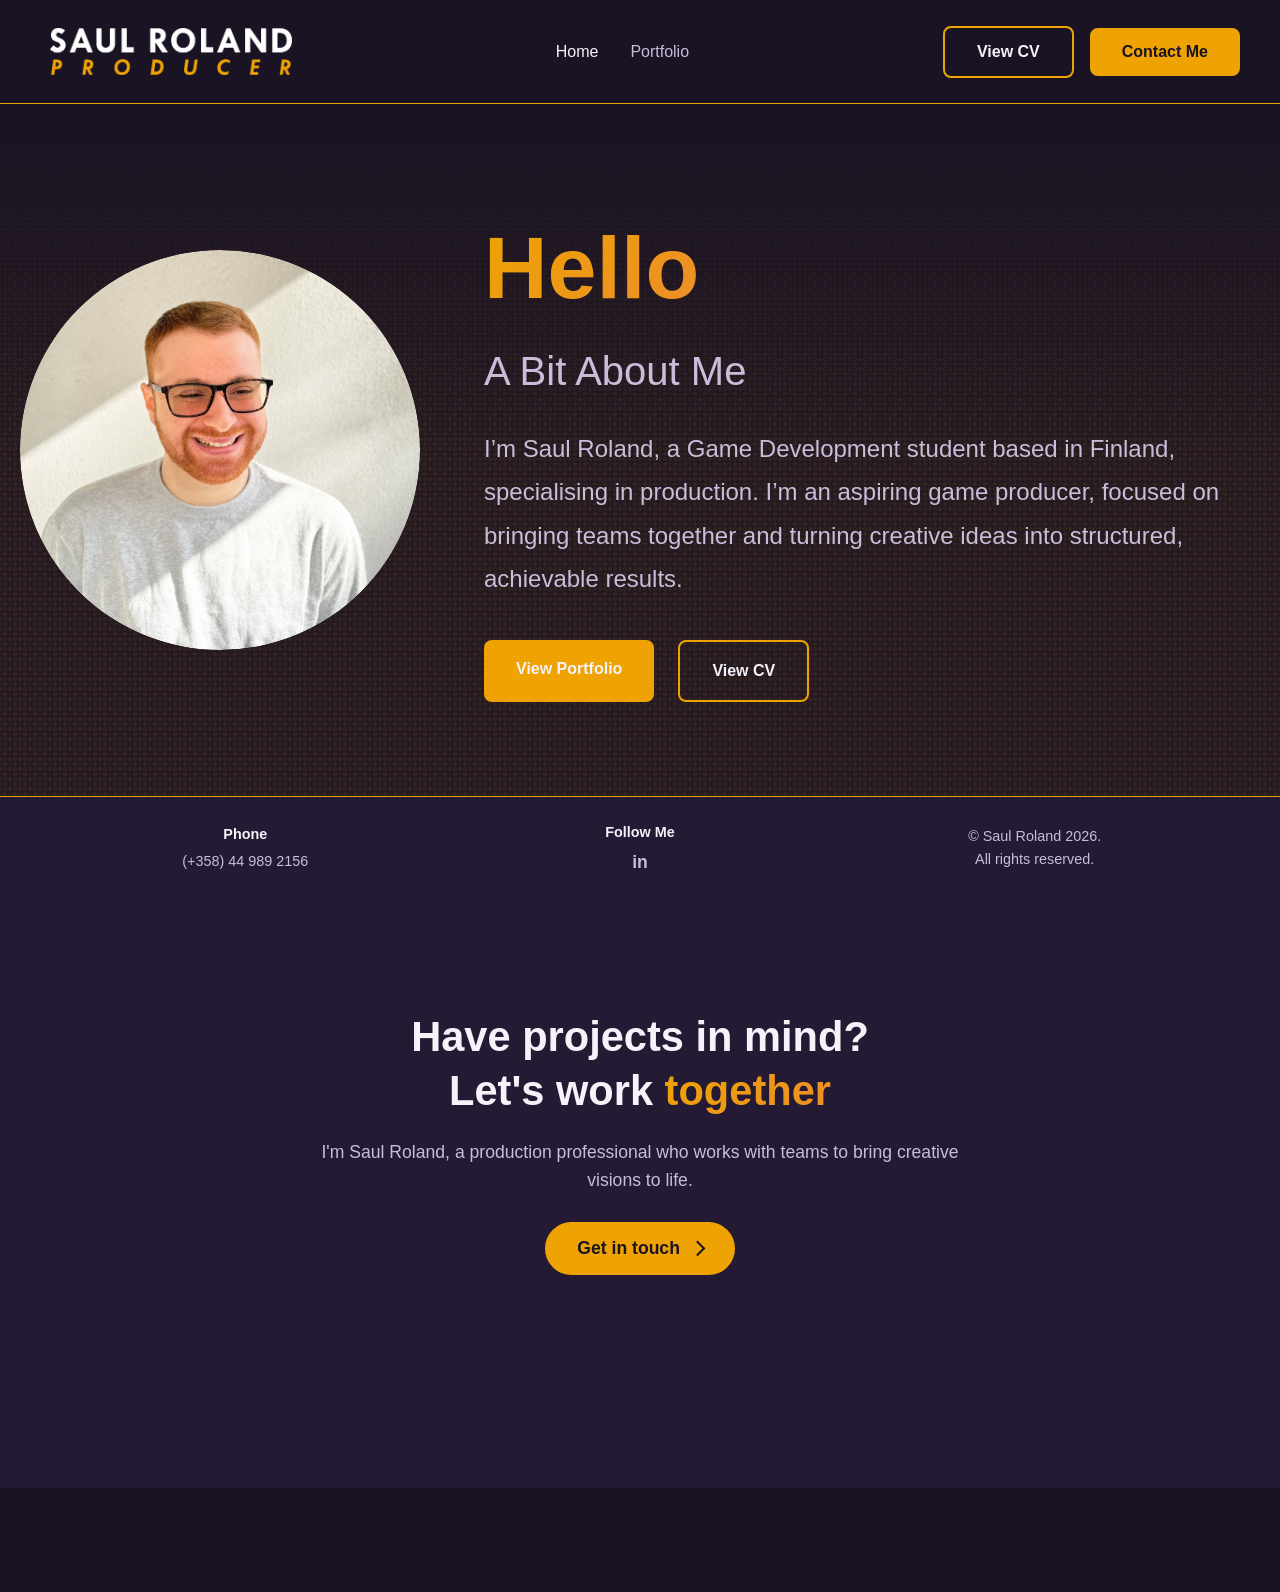
==== commit 48310d0a: "added mobile nav links for contact me." ====
--- a/index.html
+++ b/index.html
@@ -38,9 +38,9 @@
               rel="noopener noreferrer"
               >View CV</a
             >
-            <!-- <a href="#contact" class="btn btn-header btn-header-contact"
+            <a href="#contact" class="btn btn-header btn-header-contact"
               >Contact Me</a
-            > -->
+            >
           </div>
 
           <button
@@ -64,6 +64,11 @@
                   target="_blank"
                   rel="noopener noreferrer"
                   >View CV</a
+                >
+              </li>
+              <li>
+                <a href="#contact" class="btn btn-header btn-header-contact"
+                  >Contact Me</a
                 >
               </li>
             </ul>
@@ -132,101 +137,103 @@
     <section class="contact-section" id="contact">
       <div class="container">
         <div class="contact-interactive">
-        <div class="contact-cta" id="contactCta">
-          <div
-            class="contact-cta-panel contact-cta-panel--visible"
-            id="contactCtaDefault"
-            aria-hidden="false"
-          >
-            <h2>
-              Have projects in mind?<br />Let's work
-              <span class="contact-cta-highlight">together</span>
-            </h2>
-            <p class="contact-cta-tagline">
-              I'm Saul Roland, a production professional who works with teams to
-              bring creative visions to life.
+          <div class="contact-cta" id="contactCta">
+            <div
+              class="contact-cta-panel contact-cta-panel--visible"
+              id="contactCtaDefault"
+              aria-hidden="false"
+            >
+              <h2>
+                Have projects in mind?<br />Let's work
+                <span class="contact-cta-highlight">together</span>
+              </h2>
+              <p class="contact-cta-tagline">
+                I'm Saul Roland, a production professional who works with teams
+                to bring creative visions to life.
+              </p>
+              <button
+                type="button"
+                class="btn contact-cta-button"
+                id="contactRevealBtn"
+              >
+                Get in touch
+              </button>
+            </div>
+            <div
+              class="contact-cta-panel"
+              id="contactCtaThanks"
+              aria-hidden="true"
+            >
+              <h2>Thank you<span class="contact-cta-highlight">.</span></h2>
+              <p class="contact-cta-tagline">
+                Your message has been sent. I'll get back to you soon.
+              </p>
+              <button
+                type="button"
+                class="btn contact-cta-button"
+                id="contactSendAnotherBtn"
+              >
+                Send another message
+              </button>
+            </div>
+          </div>
+          <div class="contact-form-wrapper" id="contactFormWrapper" hidden>
+            <h2>Contact Me</h2>
+            <p class="contact-intro">
+              If you have any questions or would like to get in touch, please
+              use the form below.
             </p>
-            <button
-              type="button"
-              class="btn contact-cta-button"
-              id="contactRevealBtn"
-            >
-              Get in touch
-            </button>
-          </div>
-          <div
-            class="contact-cta-panel"
-            id="contactCtaThanks"
-            aria-hidden="true"
-          >
-            <h2>
-              Thank you<span class="contact-cta-highlight">.</span>
-            </h2>
-            <p class="contact-cta-tagline">
-              Your message has been sent. I'll get back to you soon.
-            </p>
-            <button
-              type="button"
-              class="btn contact-cta-button"
-              id="contactSendAnotherBtn"
-            >
-              Send another message
-            </button>
-          </div>
-        </div>
-        <div class="contact-form-wrapper" id="contactFormWrapper" hidden>
-          <h2>Contact Me</h2>
-          <p class="contact-intro">
-            If you have any questions or would like to get in touch, please use
-            the form below.
-          </p>
-          <form
-            class="contact-form"
-            action="https://formspree.io/f/mojydgyj"
-            method="POST"
-          >
-            <label for="contact-name">Name</label>
-            <input
-              type="text"
-              id="contact-name"
-              name="name"
-              placeholder="Your Name"
-              required
-            />
-            <label for="contact-email">Email Address</label>
-            <input
-              type="email"
-              id="contact-email"
-              name="email"
-              placeholder="Your Email"
-              required
-            />
-            <label for="contact-subject">Subject</label>
-            <input
-              type="text"
-              id="contact-subject"
-              name="subject"
-              placeholder="Subject"
-            />
-            <label for="contact-message">Message</label>
-            <textarea
-              id="contact-message"
-              name="message"
-              placeholder="Your Message"
-              rows="5"
-              required
-            ></textarea>
-            <p
-              class="contact-form-error"
-              id="contactFormError"
-              role="alert"
-              hidden
-            ></p>
-            <button type="submit" class="btn btn-primary" id="contactSubmitBtn">
-              Send Message
-            </button>
-          </form>
-        </div>
+            <form
+              class="contact-form"
+              action="https://formspree.io/f/mojydgyj"
+              method="POST"
+            >
+              <label for="contact-name">Name</label>
+              <input
+                type="text"
+                id="contact-name"
+                name="name"
+                placeholder="Your Name"
+                required
+              />
+              <label for="contact-email">Email Address</label>
+              <input
+                type="email"
+                id="contact-email"
+                name="email"
+                placeholder="Your Email"
+                required
+              />
+              <label for="contact-subject">Subject</label>
+              <input
+                type="text"
+                id="contact-subject"
+                name="subject"
+                placeholder="Subject"
+              />
+              <label for="contact-message">Message</label>
+              <textarea
+                id="contact-message"
+                name="message"
+                placeholder="Your Message"
+                rows="5"
+                required
+              ></textarea>
+              <p
+                class="contact-form-error"
+                id="contactFormError"
+                role="alert"
+                hidden
+              ></p>
+              <button
+                type="submit"
+                class="btn btn-primary"
+                id="contactSubmitBtn"
+              >
+                Send Message
+              </button>
+            </form>
+          </div>
         </div>
       </div>
     </section>
--- a/styles.css
+++ b/styles.css
@@ -3,6 +3,8 @@
    ============================================ */
 :root {
   --primary-dark: #1a1324;
+  /* Used by header Contact Me (.btn-header-contact); alias for dark text on gold */
+  --primary: var(--primary-dark);
   --secondary-dark: #241a34;
   --surface-card: #eea302;
   --text-primary: #f5f2fa;
@@ -287,7 +289,8 @@
   max-width: min(1500px, 96vw);
   justify-content: flex-start;
   align-items: stretch;
-  padding: clamp(1rem, 2vh, 2rem) clamp(1rem, 3vw, 1.5rem) clamp(2rem, 5vh, 3.5rem);
+  padding: clamp(1rem, 2vh, 2rem) clamp(1rem, 3vw, 1.5rem)
+    clamp(2rem, 5vh, 3.5rem);
   box-sizing: border-box;
 }
 
@@ -1239,19 +1242,26 @@
     text-underline-offset: 0.35rem;
   }
 
+  /* View CV + Contact Me: same footprint (width/height); border-box aligned */
+  .mobile-nav-links a.mobile-nav-cv,
+  .mobile-nav-links a.btn.btn-header.btn-header-contact {
+    box-sizing: border-box;
+    width: min(100%, 12rem);
+    min-height: 3.5rem;
+  }
+
   /* Match desktop header .btn-header + .btn-header-cv */
   .mobile-nav-links a.mobile-nav-cv {
+    padding: 1rem 2rem;
+    font-size: 1.1rem;
+    font-weight: 600;
+    line-height: 1;
+    border-radius: 8px;
+    text-align: center;
     display: inline-flex;
     align-items: center;
     justify-content: center;
-    width: auto;
-    max-width: 100%;
-    padding: 0.65rem 1.15rem;
-    font-size: 0.95rem;
-    font-weight: 600;
-    line-height: 1;
     border: 2px solid var(--surface-card);
-    border-radius: 8px;
     background-color: transparent;
     color: var(--text-primary);
   }
@@ -1262,6 +1272,36 @@
     color: var(--text-primary);
     transform: translateY(-2px);
     box-shadow: 0 4px 12px rgba(0, 0, 0, 0.35);
+  }
+
+  /* Contact Me: gold fill; transparent border matches View CV outer size */
+  .mobile-nav-links a.btn.btn-header.btn-header-contact {
+    padding: 1rem 2rem;
+    font-size: 1.1rem;
+    font-weight: 600;
+    line-height: 1;
+    border-radius: 8px;
+    text-align: center;
+    display: inline-flex;
+    align-items: center;
+    justify-content: center;
+    background-color: var(--surface-card);
+    color: var(--primary-dark);
+    border: 2px solid transparent;
+    box-shadow: none;
+    transition:
+      transform 0.3s ease,
+      box-shadow 0.3s ease;
+    font-family: inherit;
+    cursor: pointer;
+  }
+
+  .mobile-nav-links a.btn.btn-header.btn-header-contact:hover,
+  .mobile-nav-links a.btn.btn-header.btn-header-contact:focus-visible {
+    color: var(--primary-dark);
+    background-color: var(--surface-card);
+    transform: translateY(-2px);
+    box-shadow: 0 4px 12px rgba(0, 0, 0, 0.3);
   }
 
   body.nav-open {
@@ -1375,7 +1415,8 @@
     gap: 0.75rem;
   }
 
-  .btn-header {
+  /* Only header row buttons; mobile overlay Contact Me also uses .btn-header */
+  .header-actions .btn-header {
     width: 100%;
     max-width: 300px;
     justify-content: center;
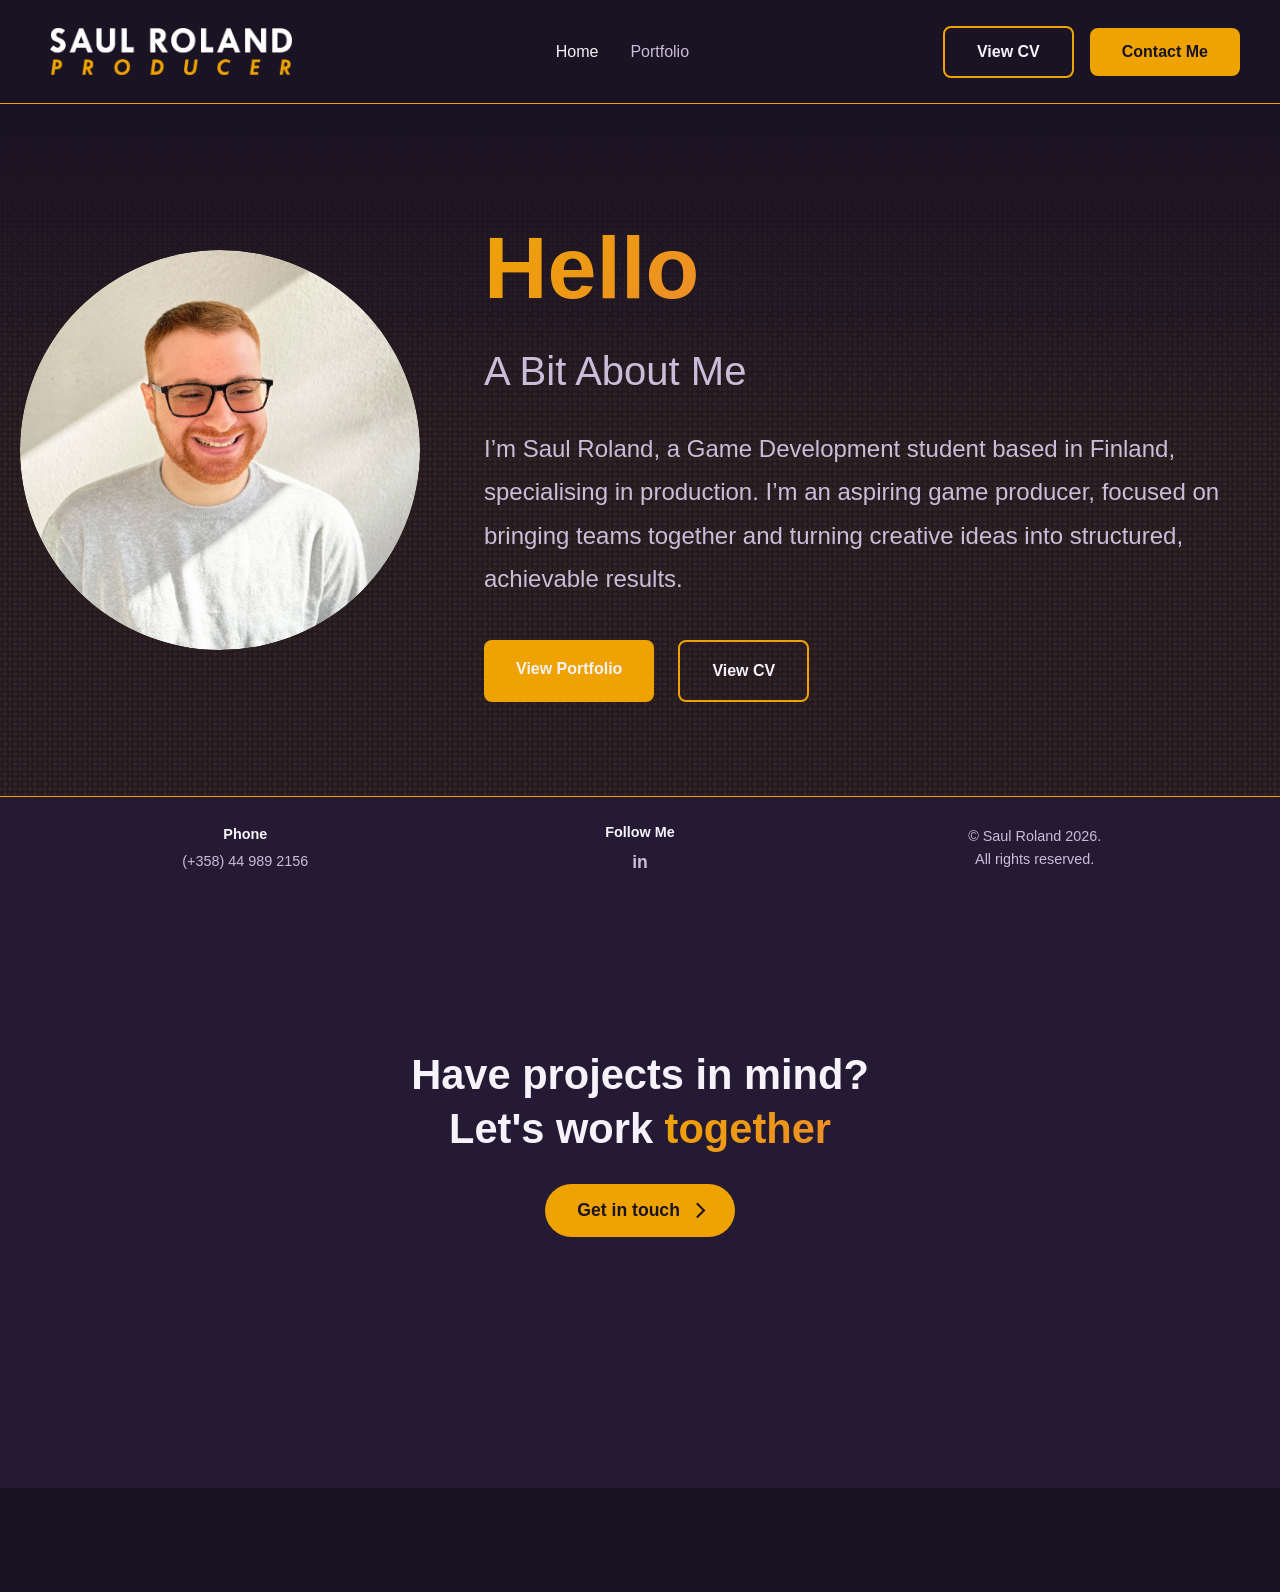
==== commit 25a8ec5b: "Update index.html" ====
--- a/index.html
+++ b/index.html
@@ -147,10 +147,6 @@
                 Have projects in mind?<br />Let's work
                 <span class="contact-cta-highlight">together</span>
               </h2>
-              <p class="contact-cta-tagline">
-                I'm Saul Roland, a production professional who works with teams
-                to bring creative visions to life.
-              </p>
               <button
                 type="button"
                 class="btn contact-cta-button"
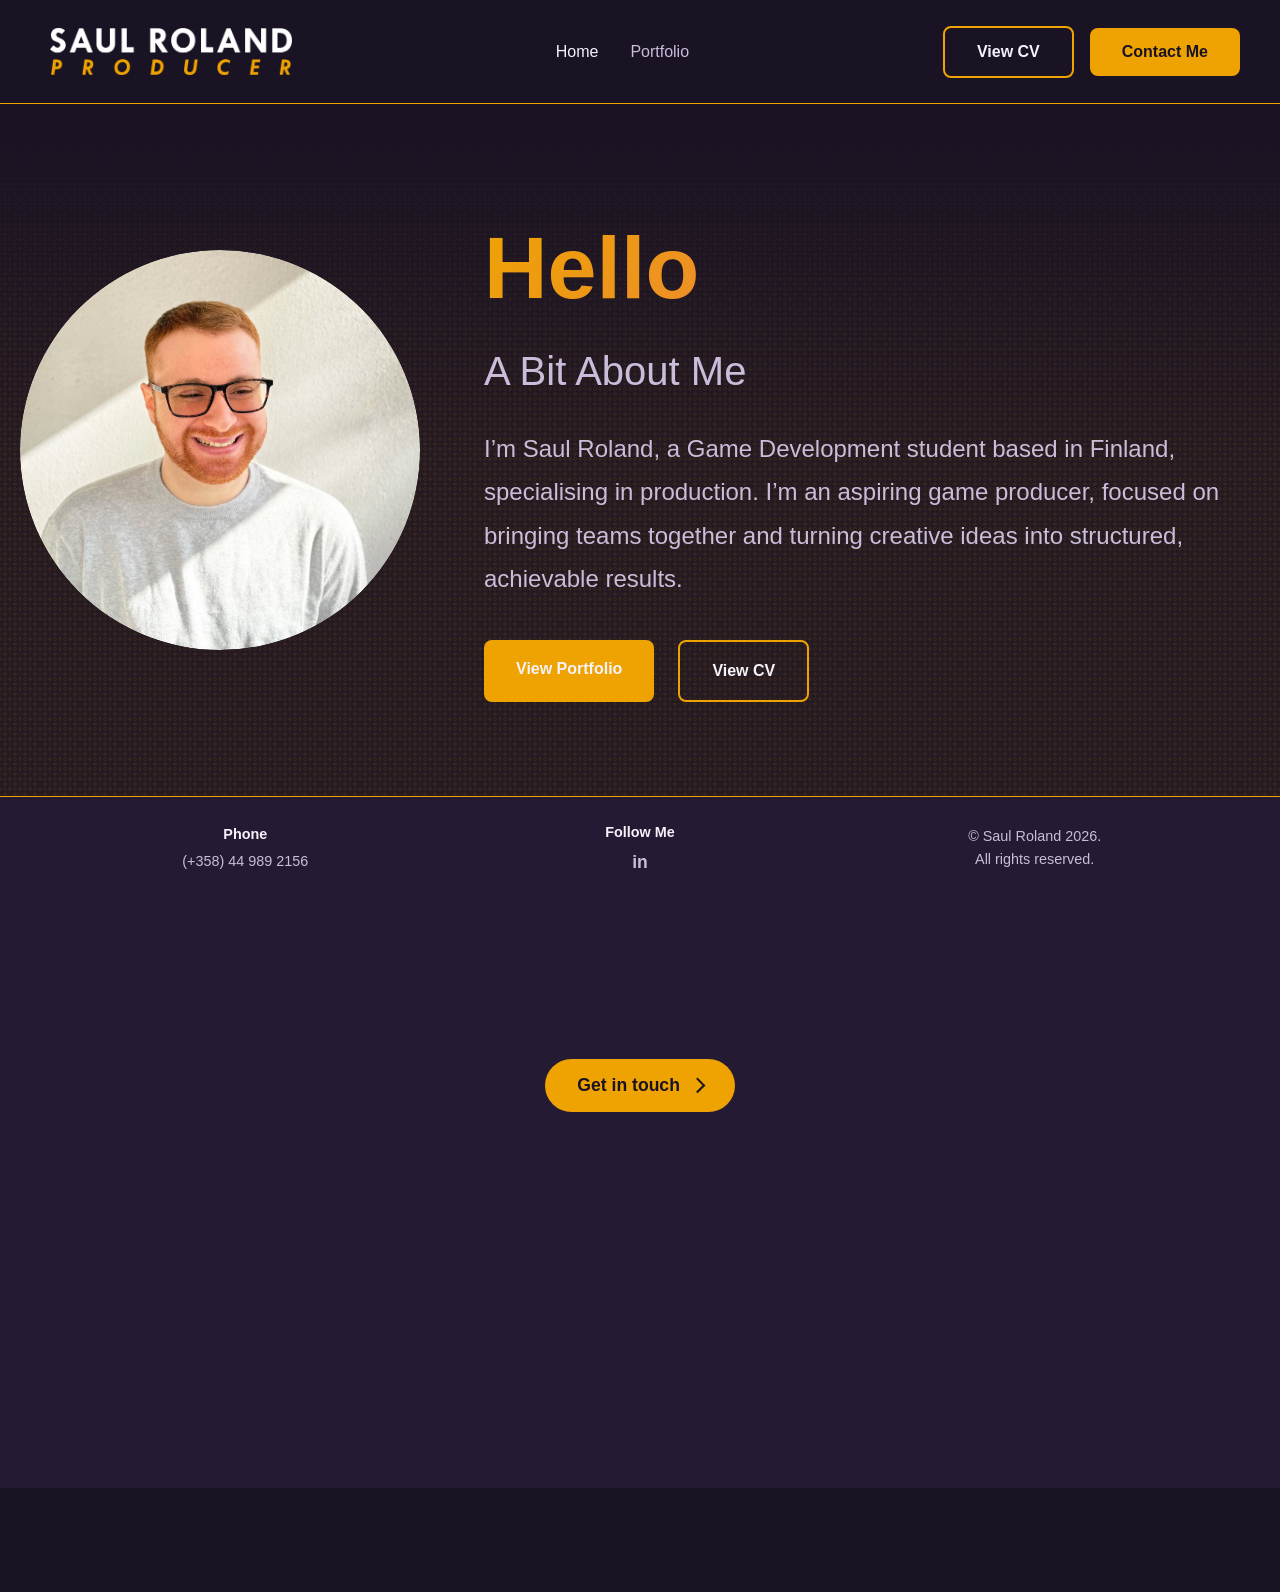
==== commit 589b9085: "Deleted contact text" ====
--- a/index.html
+++ b/index.html
@@ -143,10 +143,6 @@
               id="contactCtaDefault"
               aria-hidden="false"
             >
-              <h2>
-                Have projects in mind?<br />Let's work
-                <span class="contact-cta-highlight">together</span>
-              </h2>
               <button
                 type="button"
                 class="btn contact-cta-button"
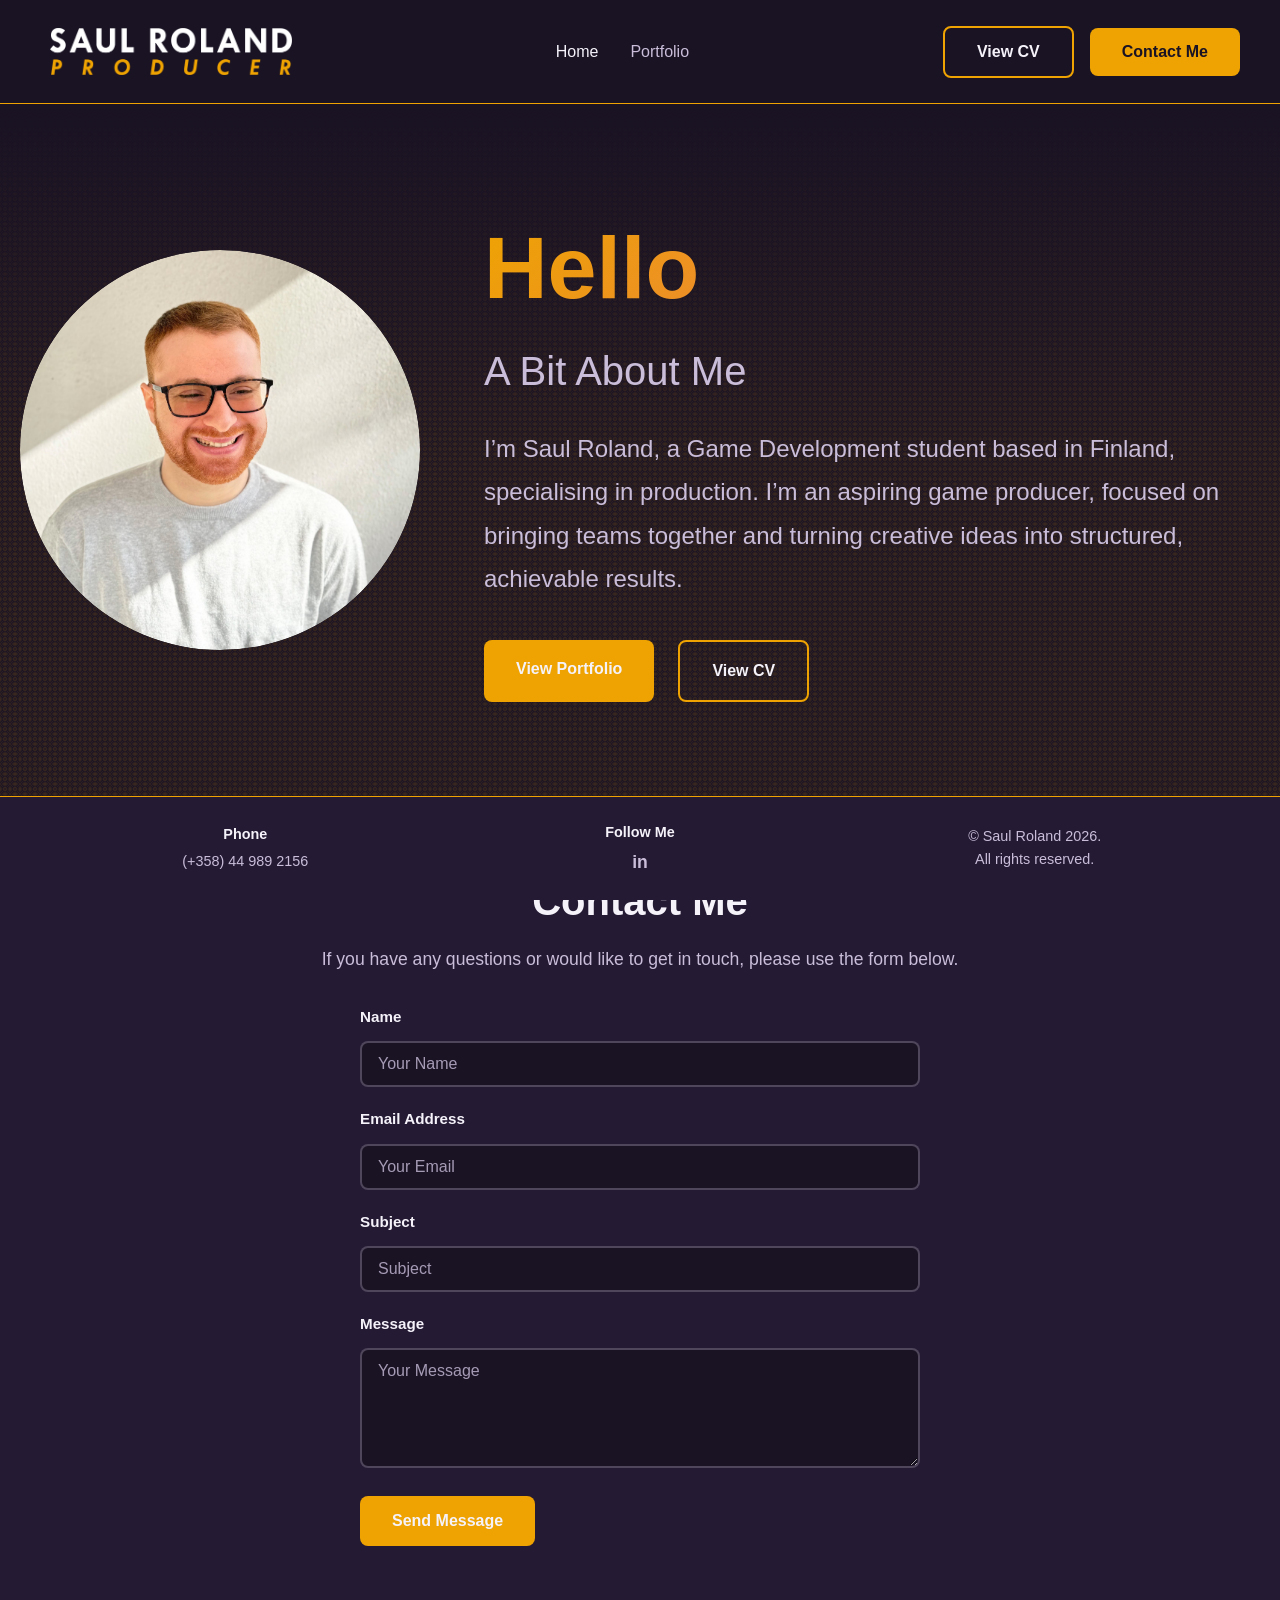
==== commit aa39a7ad: "update form to be always visible" ====
--- a/index.html
+++ b/index.html
@@ -137,7 +137,7 @@
     <section class="contact-section" id="contact">
       <div class="container">
         <div class="contact-interactive">
-          <div class="contact-cta" id="contactCta">
+          <div class="contact-cta contact-cta--hidden" id="contactCta">
             <div
               class="contact-cta-panel contact-cta-panel--visible"
               id="contactCtaDefault"
@@ -169,7 +169,7 @@
               </button>
             </div>
           </div>
-          <div class="contact-form-wrapper" id="contactFormWrapper" hidden>
+          <div class="contact-form-wrapper" id="contactFormWrapper">
             <h2>Contact Me</h2>
             <p class="contact-intro">
               If you have any questions or would like to get in touch, please
--- a/styles.css
+++ b/styles.css
@@ -687,11 +687,10 @@
 
 /* CTA + form share one grid cell (in-place crossfade, no vertical stack shift) */
 .contact-interactive {
-  position: relative;
-  display: grid;
-  grid-template-columns: minmax(0, 1fr);
-  justify-items: center;
-  align-items: start;
+  display: flex;
+  flex-direction: column;
+  gap: 1.75rem;
+  align-items: stretch;
   width: 100%;
   max-width: 640px;
   margin: 0 auto;
@@ -699,20 +698,10 @@
 
 .contact-interactive .contact-cta,
 .contact-interactive .contact-form-wrapper {
-  grid-column: 1;
-  grid-row: 1;
-  width: 100%;
-}
-
-.contact-interactive .contact-cta {
-  position: relative;
-  z-index: 1;
-}
-
-.contact-interactive .contact-form-wrapper:not([hidden]) {
-  position: relative;
-  z-index: 2;
-}
+  width: 100%;
+}
+
+/* (No overlay needed; CTA and form stack vertically.) */
 
 /* CTA block (visible by default); panels stack in one grid cell for crossfade */
 .contact-cta {
